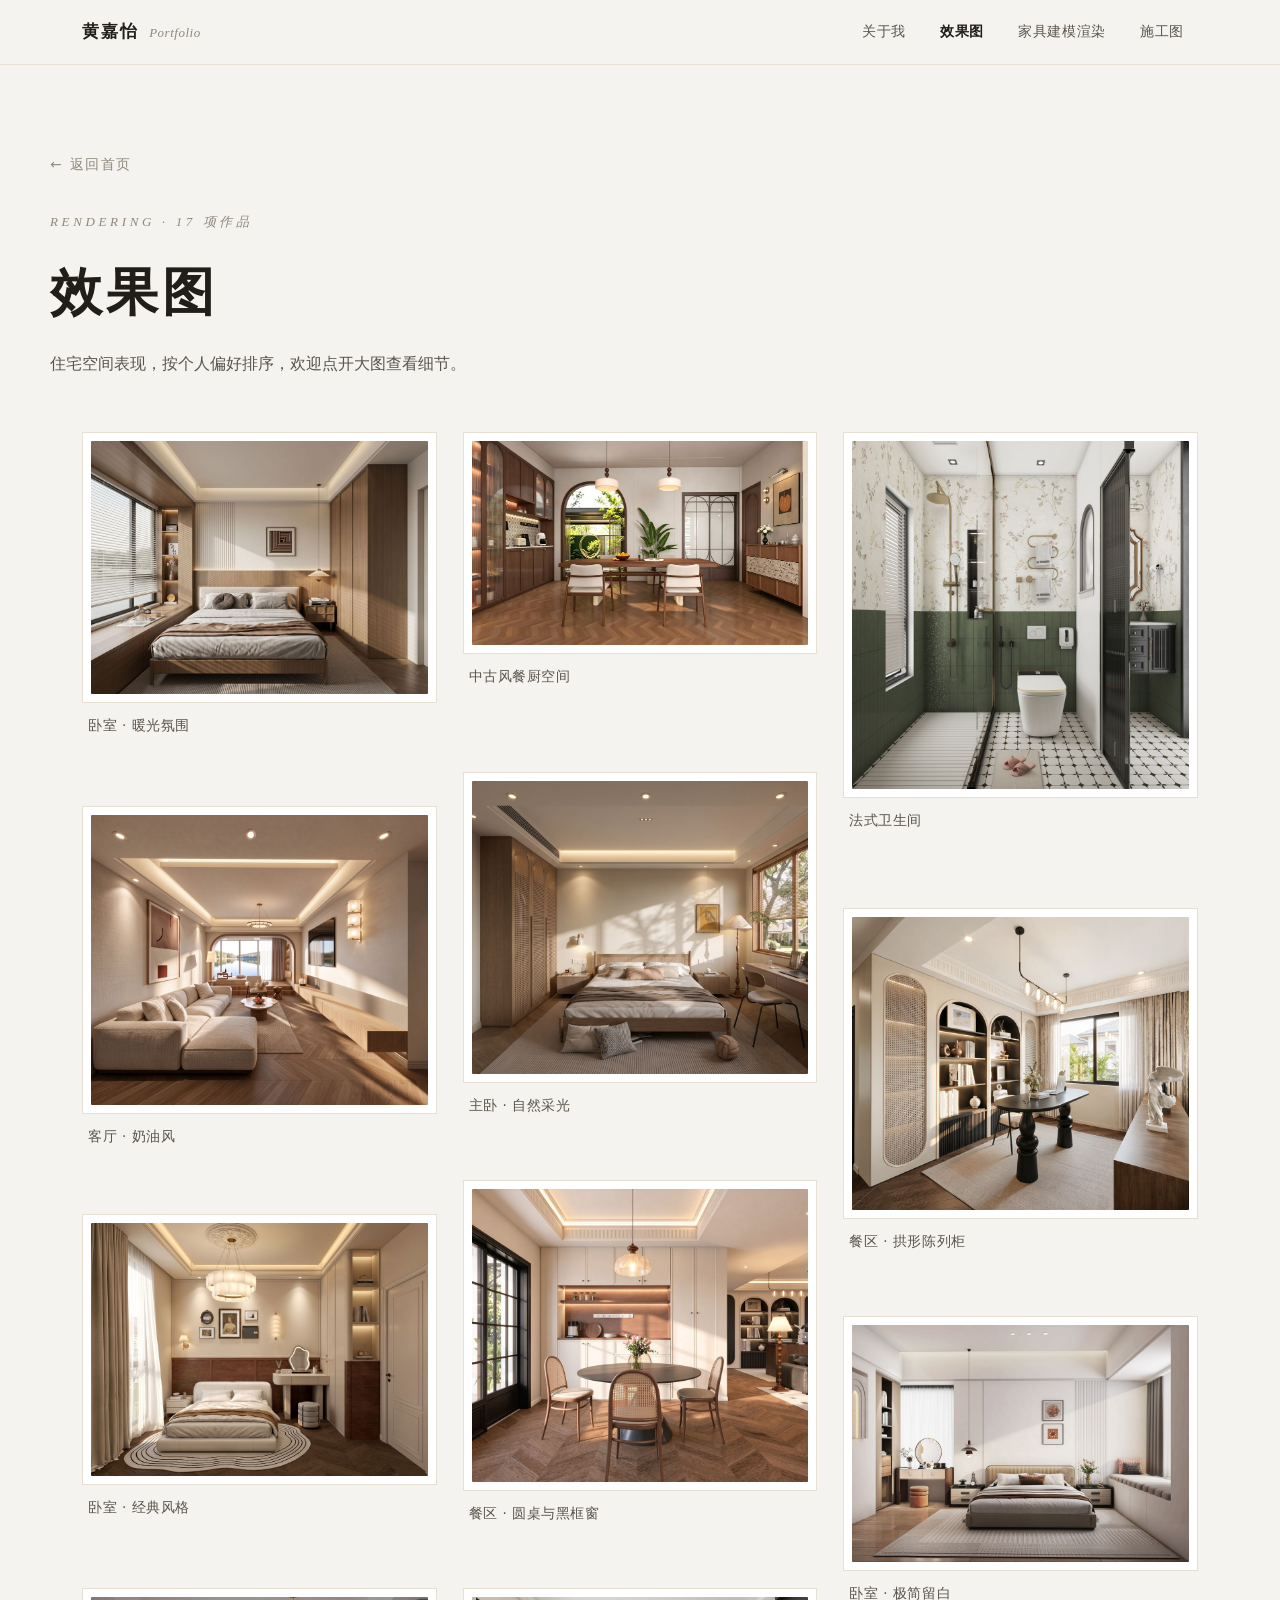
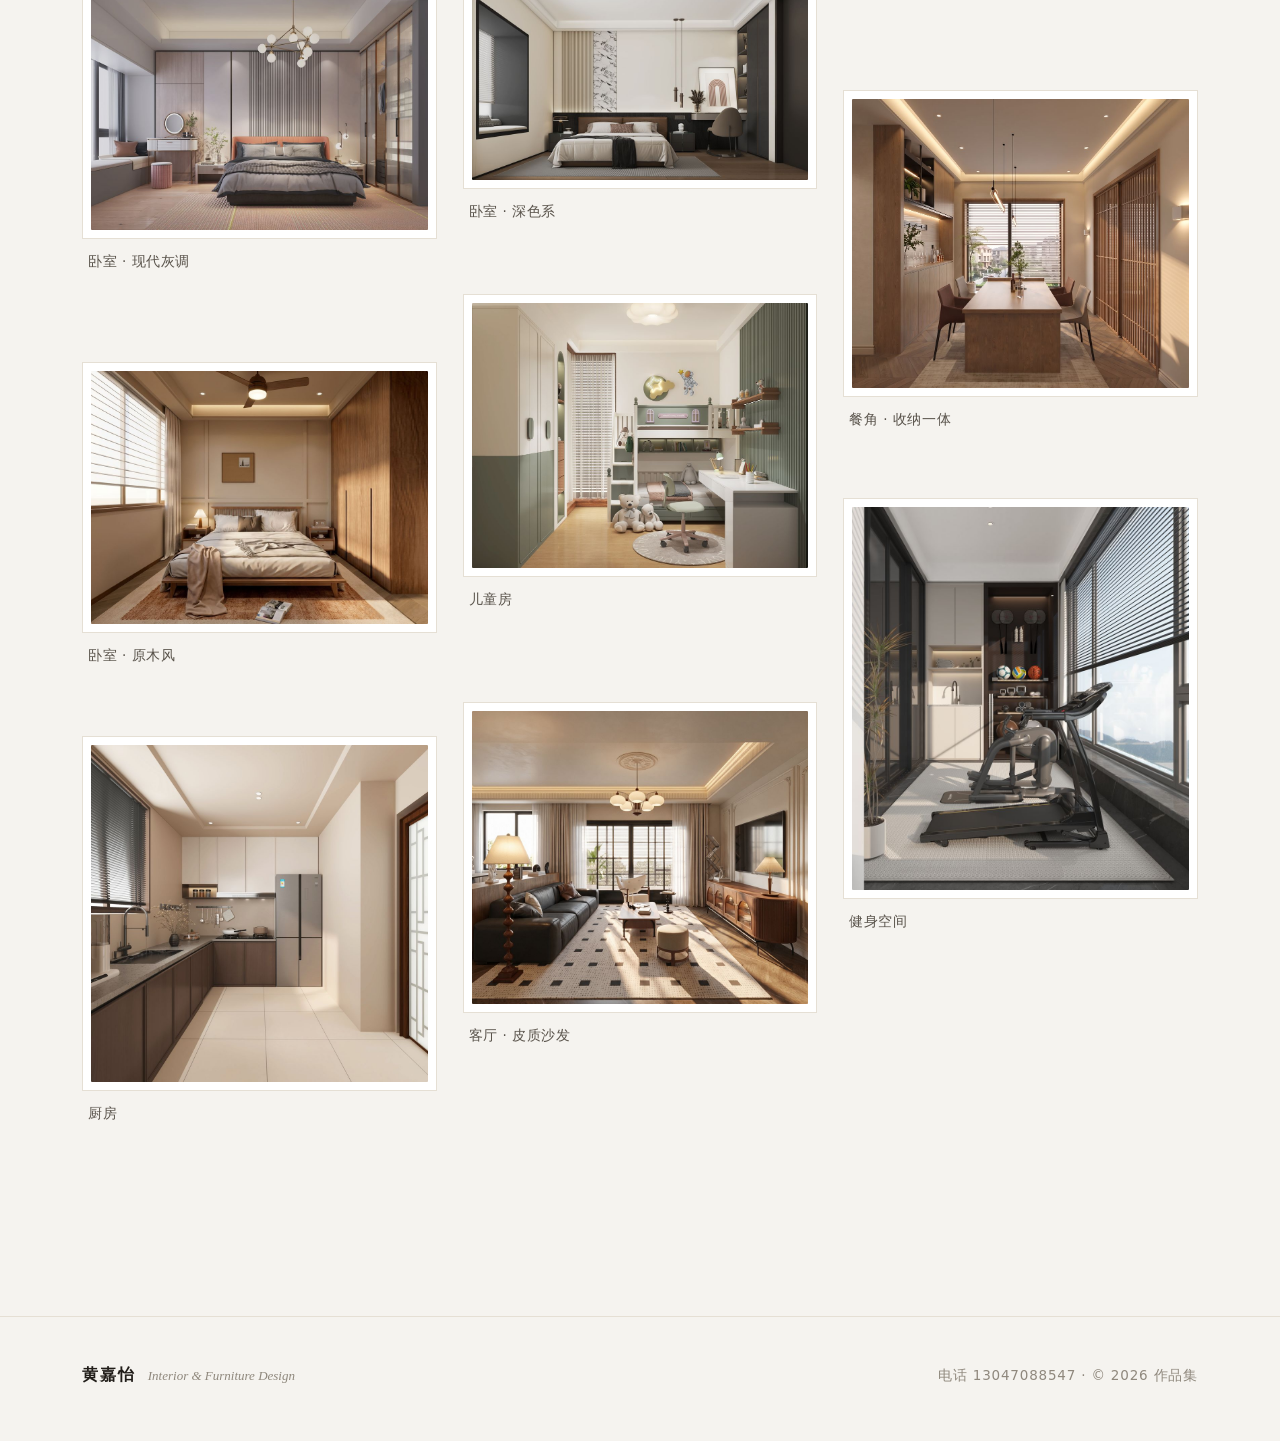
==== renders.html @ 71e50a3b "作品集站点：首页 + 效果图/家具建模/施工图三个模块" ====
<!DOCTYPE html>
<html lang="zh-CN">
<head>
<meta charset="UTF-8">
<meta name="viewport" content="width=device-width, initial-scale=1.0">
<title>效果图 · 黄嘉怡作品集</title>
<meta name="description" content="住宅空间效果图 — 客厅、卧室、餐厨、卫生间空间表现">
<link rel="icon" href="data:image/svg+xml,%3Csvg xmlns='http://www.w3.org/2000/svg' viewBox='0 0 64 64'%3E%3Crect width='64' height='64' rx='14' fill='%23211d19'/%3E%3Ctext x='32' y='44' font-size='34' text-anchor='middle' fill='%23f5f3ef' font-family='serif'%3E黄%3C/text%3E%3C/svg%3E">
<link rel="stylesheet" href="assets/css/style.css">
</head>
<body data-page="renders">

<header class="nav">
  <div class="nav-inner">
    <a class="nav-logo" href="index.html">黄嘉怡<em>Portfolio</em></a>
    <nav class="nav-links" aria-label="主导航"></nav>
  </div>
</header>

<main>
  <section class="wrap page-head">
    <a class="back" href="index.html">返回首页</a>
    <p class="eyebrow"><span id="page-en"></span> · <span id="page-count"></span></p>
    <h1 id="page-title"></h1>
    <p class="sub" id="page-sub"></p>
  </section>
  <section class="wrap masonry" id="gallery" aria-label="作品列表"></section>
</main>

<footer class="footer">
  <div class="wrap footer-inner" id="footer-inner"></div>
</footer>

<div class="lightbox" id="lightbox" role="dialog" aria-modal="true" aria-label="大图预览">
  <div class="lb-bar">
    <span class="lb-count" id="lb-count"></span>
    <button class="lb-close" type="button" aria-label="关闭预览">✕</button>
  </div>
  <div class="lb-stage"><img id="lb-img" alt=""></div>
  <button class="lb-arrow lb-prev" type="button" aria-label="上一张">‹</button>
  <button class="lb-arrow lb-next" type="button" aria-label="下一张">›</button>
  <div class="lb-caption" id="lb-caption"></div>
</div>

<script src="assets/js/data.js"></script>
<script src="assets/js/main.js"></script>
</body>
</html>
---- assets/css/style.css ----
/* ============================================================
   黄嘉怡 · 作品集  —— 设计系统
   暖白纸感底色 + 深墨文字 + 赭木点缀，衬线英文眉题混排中文黑体
   ============================================================ */
:root {
  --bg: #f5f3ef;
  --surface: #ffffff;
  --ink: #211d19;
  --ink-2: #5a544c;
  --muted: #8f887d;
  --line: #e5dfd4;
  --accent: #96603a;
  --serif: Georgia, "Times New Roman", "Songti SC", serif;
  --sans: "PingFang SC", "Microsoft YaHei", "Segoe UI", system-ui, sans-serif;
  --wrap: 1180px;
  --ease: cubic-bezier(.22, .61, .36, 1);
}

* { margin: 0; padding: 0; box-sizing: border-box; }
html { scroll-behavior: smooth; -webkit-text-size-adjust: 100%; }
body {
  font-family: var(--sans);
  background: var(--bg);
  color: var(--ink);
  font-size: 16px;
  line-height: 1.75;
  -webkit-font-smoothing: antialiased;
}
::selection { background: #96603a; color: #fff; }
img { display: block; max-width: 100%; height: auto; }
a { color: inherit; text-decoration: none; }
ul { list-style: none; }
button { font: inherit; background: none; border: 0; cursor: pointer; color: inherit; }

:focus-visible { outline: 2px solid var(--accent); outline-offset: 3px; border-radius: 2px; }

.wrap { max-width: var(--wrap); margin: 0 auto; padding: 0 32px; }

/* 网格/弹性项默认 min-width:auto，会被图片固有宽度撑破轨道，统一归零 */
.hero-text, .hero-photo, .m-card, .ph, .f-head { min-width: 0; }

/* ---------- 顶部导航 ---------- */
.nav {
  position: fixed; inset: 0 0 auto 0; z-index: 50;
  background: rgba(245, 243, 239, .82);
  backdrop-filter: blur(14px); -webkit-backdrop-filter: blur(14px);
  border-bottom: 1px solid var(--line);
}
.nav-inner {
  max-width: var(--wrap); margin: 0 auto; padding: 0 32px;
  height: 64px; display: flex; align-items: center; justify-content: space-between; gap: 16px;
}
.nav-logo { font-size: 17px; letter-spacing: .12em; font-weight: 600; }
.nav-logo em { font-family: var(--serif); font-style: italic; font-weight: 400; color: var(--muted); margin-left: 10px; font-size: 13px; letter-spacing: .04em; }
.nav-links { display: flex; gap: 6px; flex-wrap: wrap; }
.nav-links a {
  font-size: 13.5px; color: var(--ink-2); padding: 6px 14px; border-radius: 99px;
  letter-spacing: .05em; transition: color .25s, background .25s;
}
.nav-links a:hover { color: var(--ink); background: rgba(0, 0, 0, .05); }
.nav-links a[aria-current="page"] { color: var(--ink); font-weight: 600; }

/* ---------- 眉题 / 标题 ---------- */
.eyebrow {
  font-family: var(--serif); font-style: italic; font-size: 13px;
  letter-spacing: .28em; color: var(--muted); text-transform: uppercase;
}
.sec-head { display: flex; align-items: baseline; gap: 20px; margin-bottom: 44px; }
.sec-head h2 { font-size: clamp(26px, 3.4vw, 36px); font-weight: 600; letter-spacing: .04em; }
.sec-head .en { font-family: var(--serif); font-style: italic; font-size: 14px; color: var(--muted); letter-spacing: .2em; }
.sec-head .rule { flex: 1; height: 1px; background: var(--line); }

/* ---------- 首页 Hero ---------- */
.hero { padding: 168px 0 110px; display: grid; grid-template-columns: 1.15fr .85fr; gap: 72px; align-items: center; }
.hero h1 {
  font-size: clamp(52px, 7.5vw, 84px); font-weight: 600; letter-spacing: .1em;
  line-height: 1.12; margin: 18px 0 10px;
}
.hero .role { font-size: 19px; color: var(--accent); letter-spacing: .14em; margin-bottom: 22px; }
.hero .bio { color: var(--ink-2); max-width: 34em; margin-bottom: 30px; }
.skills { display: flex; flex-wrap: wrap; gap: 8px; margin-bottom: 34px; }
.skills li {
  font-size: 12.5px; letter-spacing: .06em; color: var(--ink-2);
  border: 1px solid var(--line); background: var(--surface);
  padding: 5px 14px; border-radius: 99px;
}
.hero-meta { display: flex; flex-direction: column; gap: 6px; font-size: 14.5px; color: var(--ink-2); margin-bottom: 38px; }
.hero-meta b { font-weight: 600; color: var(--ink); letter-spacing: .04em; }
.hero-actions { display: flex; gap: 14px; flex-wrap: wrap; }
.btn {
  display: inline-flex; align-items: center; gap: 10px;
  padding: 13px 30px; font-size: 14.5px; letter-spacing: .12em; border-radius: 99px;
  border: 1px solid var(--ink); transition: all .3s var(--ease);
}
.btn-solid { background: var(--ink); color: #fff; }
.btn-solid:hover { background: var(--accent); border-color: var(--accent); transform: translateY(-2px); }
.btn-ghost { color: var(--ink); }
.btn-ghost:hover { background: rgba(0, 0, 0, .05); transform: translateY(-2px); }

.hero-photo { position: relative; justify-self: end; width: min(408px, 100%); }
.hero-photo .mat {
  background: var(--surface); padding: 14px; border: 1px solid var(--line);
  box-shadow: 0 24px 60px -30px rgba(33, 29, 25, .35); position: relative;
}
.hero-photo .mat::after {
  content: ""; position: absolute; inset: -14px 14px 14px -14px; z-index: -1;
  border: 1px solid var(--line);
}
.hero-photo img { width: 100%; aspect-ratio: 4 / 5; object-fit: cover; }
.hero-photo figcaption {
  margin-top: 14px; text-align: right; font-family: var(--serif); font-style: italic;
  font-size: 13px; color: var(--muted); letter-spacing: .1em;
}

/* ---------- 模块卡片 ---------- */
.modules { padding: 0 0 130px; }
.module-grid { display: grid; grid-template-columns: repeat(3, 1fr); gap: 28px; }
.m-card {
  display: block; background: var(--surface); border: 1px solid var(--line);
  padding: 14px 14px 22px; transition: transform .35s var(--ease), box-shadow .35s var(--ease);
}
.m-card:hover { transform: translateY(-6px); box-shadow: 0 30px 60px -35px rgba(33, 29, 25, .4); }
.m-card .cover { overflow: hidden; aspect-ratio: 4 / 3; background: #eceae4; }
.m-card .cover img { width: 100%; height: 100%; object-fit: cover; transition: transform .8s var(--ease); }
.m-card:hover .cover img { transform: scale(1.045); }
.m-card .row { display: flex; align-items: baseline; gap: 12px; margin: 20px 6px 4px; }
.m-card .no { font-family: var(--serif); font-style: italic; font-size: 15px; color: var(--accent); }
.m-card h3 { font-size: 20px; font-weight: 600; letter-spacing: .08em; }
.m-card .en { margin-left: auto; font-family: var(--serif); font-style: italic; font-size: 12px; color: var(--muted); letter-spacing: .18em; }
.m-card p { font-size: 13.5px; color: var(--muted); margin: 2px 6px 0; }
.m-card .go {
  display: inline-flex; align-items: center; gap: 8px; margin: 16px 6px 0;
  font-size: 13px; letter-spacing: .14em; color: var(--ink-2); transition: color .3s;
}
.m-card .go::after { content: "→"; transition: transform .3s var(--ease); }
.m-card:hover .go { color: var(--accent); }
.m-card:hover .go::after { transform: translateX(5px); }

/* ---------- 内页头部 ---------- */
.page-head { padding: 150px 0 54px; }
.back { display: inline-flex; align-items: center; gap: 8px; font-size: 13.5px; color: var(--muted); letter-spacing: .08em; margin-bottom: 34px; transition: color .25s; }
.back:hover { color: var(--ink); }
.back::before { content: "←"; }
.page-head h1 { font-size: clamp(34px, 4.6vw, 52px); font-weight: 600; letter-spacing: .08em; margin: 14px 0 12px; }
.page-head .sub { color: var(--ink-2); max-width: 42em; }
.count-tag { font-family: var(--serif); font-style: italic; color: var(--muted); font-size: 14px; letter-spacing: .1em; }

/* ---------- 瀑布流（网格跨度实现，保持行优先阅读顺序） ---------- */
.masonry { display: grid; grid-template-columns: repeat(3, 1fr); gap: 26px; grid-auto-rows: 8px; align-items: start; padding-bottom: 130px; }
.masonry.cols-2 { grid-template-columns: repeat(2, 1fr); }
.ph { margin: 0; cursor: zoom-in; background: none; width: 100%; text-align: left; display: block; }
.ph .frame { background: var(--surface); border: 1px solid var(--line); padding: 8px; transition: transform .35s var(--ease), box-shadow .35s var(--ease); }
.ph:hover .frame { transform: translateY(-4px); box-shadow: 0 26px 50px -30px rgba(33, 29, 25, .38); }
.ph img { width: 100%; border-radius: 1px; }
.ph figcaption { display: flex; justify-content: space-between; align-items: baseline; gap: 12px; padding: 11px 6px 2px; }
.ph .cap { font-size: 13.5px; color: var(--ink-2); letter-spacing: .04em; }
.ph .stage {
  font-size: 11px; color: var(--accent); letter-spacing: .12em; white-space: nowrap;
  border: 1px solid currentColor; border-radius: 99px; padding: 1px 10px; flex-shrink: 0;
}

/* ---------- 家具分组 ---------- */
.f-group { padding: 26px 0 10px; }
.f-group + .f-group { margin-top: 40px; }
.f-head { display: flex; align-items: baseline; gap: 18px; margin-bottom: 30px; }
.f-head .no { font-family: var(--serif); font-style: italic; font-size: 22px; color: var(--accent); }
.f-head h2 { font-size: 24px; font-weight: 600; letter-spacing: .1em; }
.f-head .sub { font-size: 13.5px; color: var(--muted); letter-spacing: .06em; }
.f-head .rule { flex: 1; height: 1px; background: var(--line); }

/* ---------- 施工图 ---------- */
.dwg-grid { display: grid; grid-template-columns: 1fr 1fr; gap: 34px; padding-bottom: 60px; }
.dwg-grid .ph { cursor: zoom-in; }
.dwg-foot { padding: 0 0 130px; color: var(--muted); font-size: 14px; }

/* ---------- 灯箱 ---------- */
.lightbox {
  position: fixed; inset: 0; z-index: 100; display: none;
  background: rgba(20, 17, 14, .95);
}
.lightbox.open { display: flex; flex-direction: column; }
.lb-stage { flex: 1; display: flex; align-items: center; justify-content: center; padding: 64px 84px; min-height: 0; }
.lb-stage img { max-width: 100%; max-height: 100%; width: auto; height: auto; box-shadow: 0 30px 80px rgba(0, 0, 0, .5); }
.lb-bar {
  position: absolute; inset: 0 0 auto 0; display: flex; align-items: center;
  justify-content: space-between; padding: 18px 28px; color: rgba(255, 255, 255, .75);
}
.lb-count { font-family: var(--serif); font-style: italic; font-size: 14px; letter-spacing: .18em; }
.lb-close {
  width: 44px; height: 44px; display: grid; place-items: center; border-radius: 50%;
  color: #fff; font-size: 22px; transition: background .25s;
}
.lb-close:hover { background: rgba(255, 255, 255, .14); }
.lb-arrow {
  position: absolute; top: 50%; transform: translateY(-50%);
  width: 52px; height: 52px; display: grid; place-items: center; border-radius: 50%;
  color: rgba(255, 255, 255, .8); font-size: 26px; transition: background .25s, color .25s;
}
.lb-arrow:hover { background: rgba(255, 255, 255, .14); color: #fff; }
.lb-prev { left: 18px; } .lb-next { right: 18px; }
.lb-caption {
  position: absolute; inset: auto 0 0 0; text-align: center; padding: 20px 90px 26px;
  color: rgba(255, 255, 255, .85); font-size: 14px; letter-spacing: .08em;
}
.lb-caption a {
  display: inline-block; margin-left: 16px; color: #d9b28f; text-decoration: underline;
  text-underline-offset: 4px; font-size: 13px;
}
.lb-caption a:hover { color: #fff; }
body.lb-lock { overflow: hidden; }

/* ---------- 页脚 ---------- */
.footer { border-top: 1px solid var(--line); padding: 44px 0 52px; }
.footer-inner { display: flex; justify-content: space-between; align-items: baseline; gap: 20px; flex-wrap: wrap; }
.footer .name { font-weight: 600; letter-spacing: .12em; }
.footer .en { font-family: var(--serif); font-style: italic; color: var(--muted); margin-left: 12px; font-size: 13px; }
.footer .meta { font-size: 13.5px; color: var(--muted); letter-spacing: .06em; }

/* ---------- 入场动画 ---------- */
.reveal { opacity: 0; transform: translateY(26px); transition: opacity .8s var(--ease), transform .8s var(--ease); }
.reveal.in { opacity: 1; transform: none; }
@media (prefers-reduced-motion: reduce) {
  .reveal { opacity: 1; transform: none; transition: none; }
  html { scroll-behavior: auto; }
}

/* ---------- 响应式 ---------- */
@media (max-width: 1020px) {
  .hero { grid-template-columns: 1fr; gap: 56px; padding-top: 140px; }
  .hero-photo { justify-self: start; }
  .masonry { columns: 2; }
  .module-grid { grid-template-columns: 1fr 1fr; }
}
@media (max-width: 680px) {
  .wrap { padding: 0 20px; }
  .nav-inner { padding: 0 20px; }
  .nav-logo em { display: none; }
  .nav-links a { padding: 6px 9px; font-size: 12.5px; }
  .eyebrow { letter-spacing: .16em; font-size: 12px; }
  .hero { padding-top: 120px; padding-bottom: 80px; gap: 44px; }
  .masonry, .masonry.cols-2 { grid-template-columns: 1fr; }
  .module-grid { grid-template-columns: 1fr; }
  .dwg-grid { grid-template-columns: 1fr; }
  .lb-stage { padding: 72px 12px 66px; }
  .lb-arrow { width: 42px; height: 42px; top: auto; bottom: 10px; transform: none; }
  .lb-prev { left: calc(50% - 54px); } .lb-next { right: calc(50% - 54px); }
  .lb-caption { padding: 12px 16px 64px; }
}
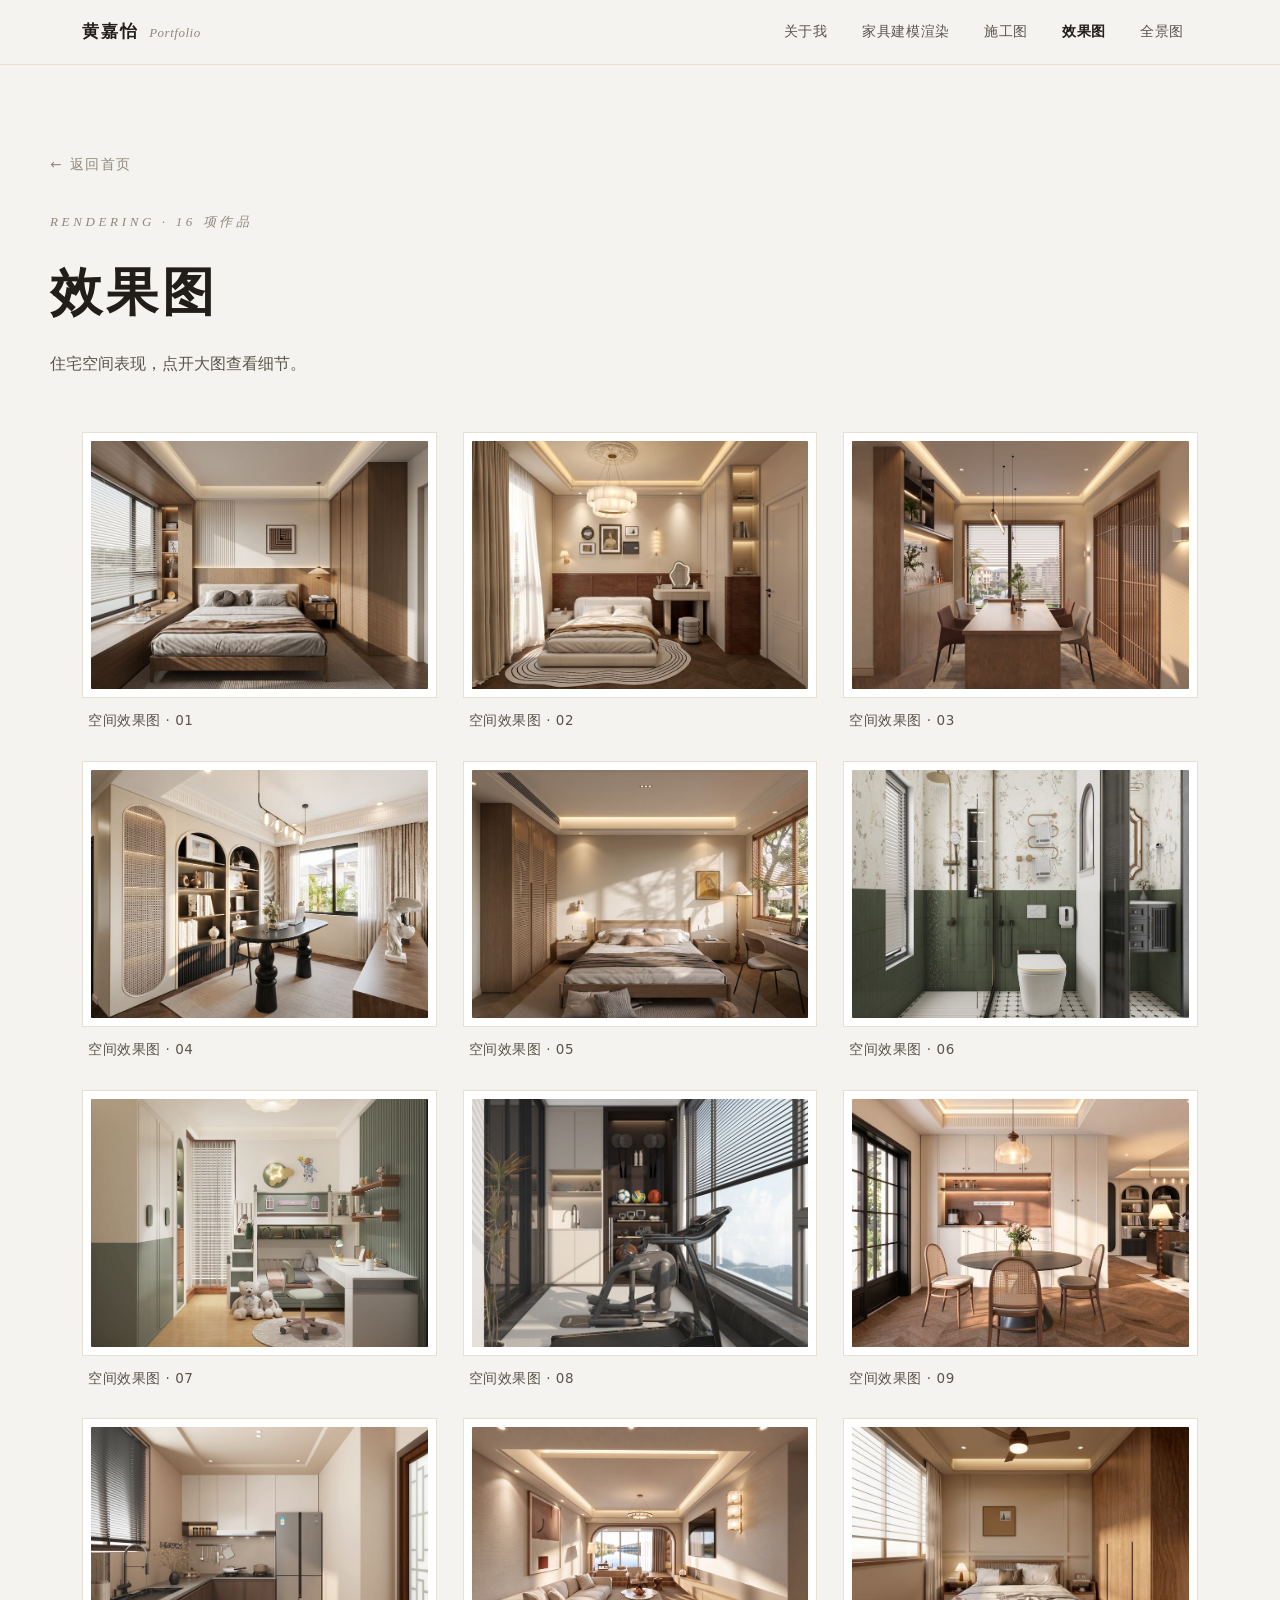
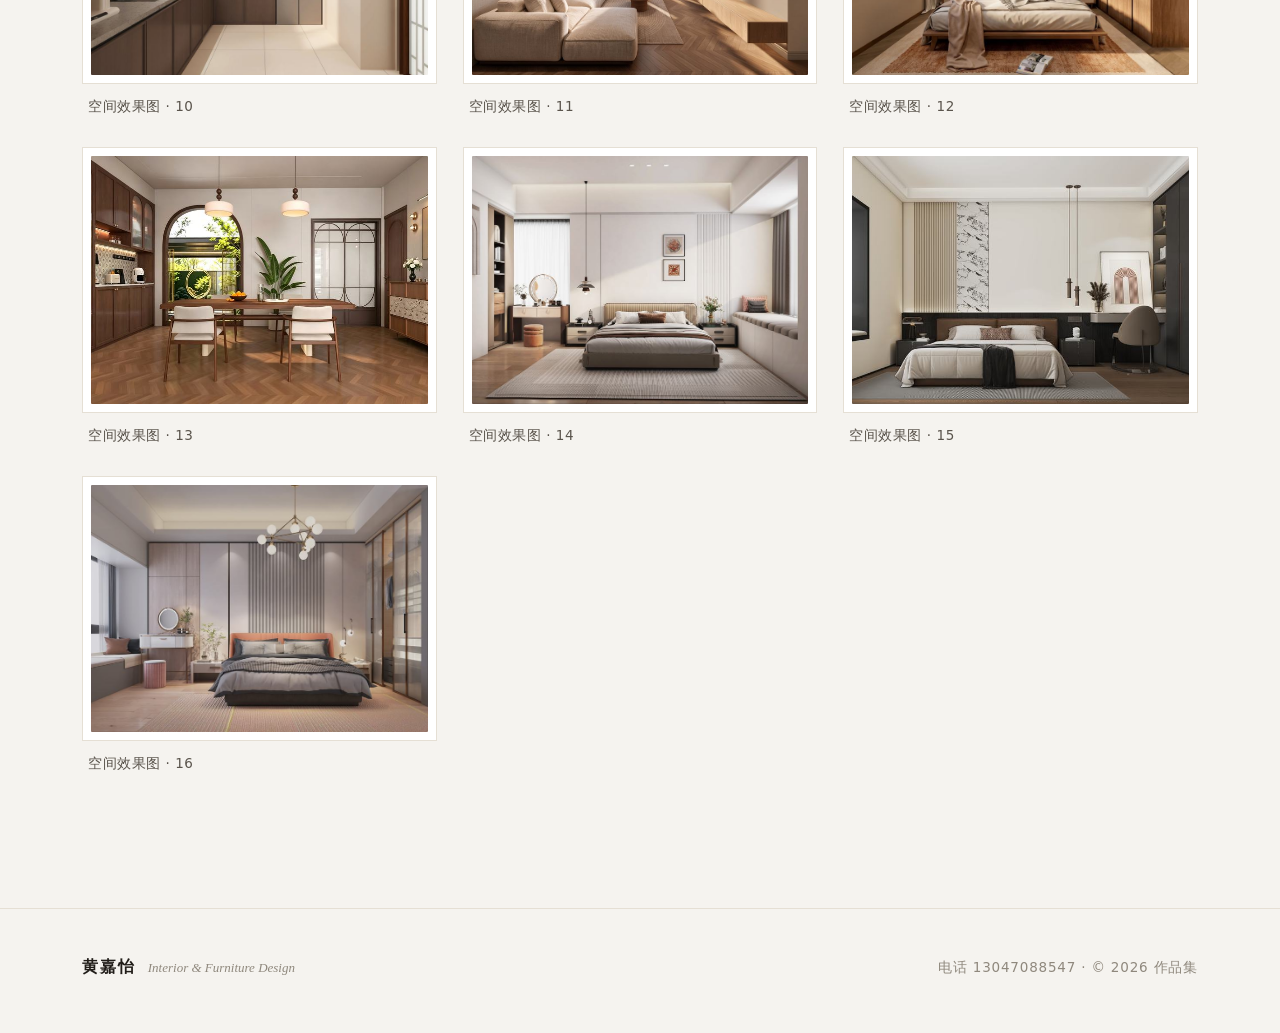
==== commit 9a628da2: "UI 优化：手机导航横滑/首页模块2x2/效果图统一4:3对齐网格/施工图封面横向/文案与分组名更新/全景卡去序号" ====
--- a/renders.html
+++ b/renders.html
@@ -24,7 +24,7 @@
     <h1 id="page-title"></h1>
     <p class="sub" id="page-sub"></p>
   </section>
-  <section class="wrap masonry" id="gallery" aria-label="作品列表"></section>
+  <section class="wrap uniform-grid" id="gallery" aria-label="作品列表"></section>
 </main>
 
 <footer class="footer">
--- a/assets/css/style.css
+++ b/assets/css/style.css
@@ -114,7 +114,7 @@
 
 /* ---------- 模块卡片 ---------- */
 .modules { padding: 0 0 130px; }
-.module-grid { display: grid; grid-template-columns: repeat(3, 1fr); gap: 28px; }
+.module-grid { display: grid; grid-template-columns: repeat(2, 1fr); gap: 30px; max-width: 980px; margin: 0 auto; }
 .m-card {
   display: block; background: var(--surface); border: 1px solid var(--line);
   padding: 14px 14px 22px; transition: transform .35s var(--ease), box-shadow .35s var(--ease);
@@ -233,12 +233,19 @@
 }
 @media (max-width: 680px) {
   .wrap { padding: 0 20px; }
-  .nav-inner { padding: 0 20px; }
+  .nav-inner { padding: 0 16px; gap: 10px; }
+  .nav-logo { white-space: nowrap; font-size: 15px; letter-spacing: .06em; flex-shrink: 0; }
   .nav-logo em { display: none; }
-  .nav-links a { padding: 6px 9px; font-size: 12.5px; }
+  .nav-links {
+    flex-wrap: nowrap; overflow-x: auto; white-space: nowrap;
+    -webkit-overflow-scrolling: touch; scrollbar-width: none; margin-left: auto;
+  }
+  .nav-links::-webkit-scrollbar { display: none; }
+  .nav-links a { padding: 6px 8px; font-size: 12px; flex-shrink: 0; }
   .eyebrow { letter-spacing: .16em; font-size: 12px; }
   .hero { padding-top: 120px; padding-bottom: 80px; gap: 44px; }
   .masonry, .masonry.cols-2 { grid-template-columns: 1fr; }
+  .uniform-grid { grid-template-columns: 1fr; }
   .module-grid { grid-template-columns: 1fr; }
   .dwg-grid { grid-template-columns: 1fr; }
   .lb-stage { padding: 72px 12px 66px; }
@@ -246,3 +253,24 @@
   .lb-prev { left: calc(50% - 54px); } .lb-next { right: calc(50% - 54px); }
   .lb-caption { padding: 12px 16px 64px; }
 }
+
+/* ---------- 效果图统一网格（每行每列严格对齐） ---------- */
+.uniform-grid { display: grid; grid-template-columns: repeat(3, 1fr); gap: 26px; padding-bottom: 130px; }
+.uniform-grid .ph { margin: 0; }
+.uniform-grid .frame { aspect-ratio: 4 / 3; overflow: hidden; }
+.uniform-grid .frame img { width: 100%; height: 100%; object-fit: cover; }
+
+/* ---------- 全景图页 ---------- */
+.pano-list { padding-bottom: 130px; display: grid; gap: 34px; }
+.pano-card { display: block; text-decoration: none; color: inherit; background: var(--surface); border: 1px solid var(--line); border-radius: 4px; overflow: hidden; transition: box-shadow .25s ease, transform .25s ease; }
+.pano-card:hover { box-shadow: 0 24px 60px -30px rgba(33,29,25,.35); transform: translateY(-2px); }
+.pano-cover { position: relative; aspect-ratio: 16 / 9; overflow: hidden; background: #211d19; }
+.pano-cover img { width: 100%; height: 100%; object-fit: cover; display: block; transition: transform .5s ease; }
+.pano-card:hover .pano-cover img { transform: scale(1.03); }
+.pano-play { position: absolute; left: 50%; top: 50%; transform: translate(-50%, -50%); background: rgba(33,29,25,.82); color: #f5f3ef; padding: 12px 22px; border-radius: 999px; font-size: 14px; letter-spacing: .12em; border: 1px solid rgba(245,243,239,.35); backdrop-filter: blur(2px); }
+.pano-card:hover .pano-play { background: var(--accent); border-color: var(--accent); }
+.pano-info { display: flex; align-items: baseline; gap: 16px; padding: 18px 22px 4px; }
+.pano-info .no { font-family: var(--serif); font-style: italic; color: var(--muted); font-size: 14px; }
+.pano-info h3 { margin: 0; font-size: 17px; font-weight: 600; color: var(--ink); }
+.pano-info p { margin: 4px 0 0; font-size: 13px; color: var(--muted); }
+.pano-note { display: block; padding: 10px 22px 20px; font-size: 12.5px; color: var(--muted); }
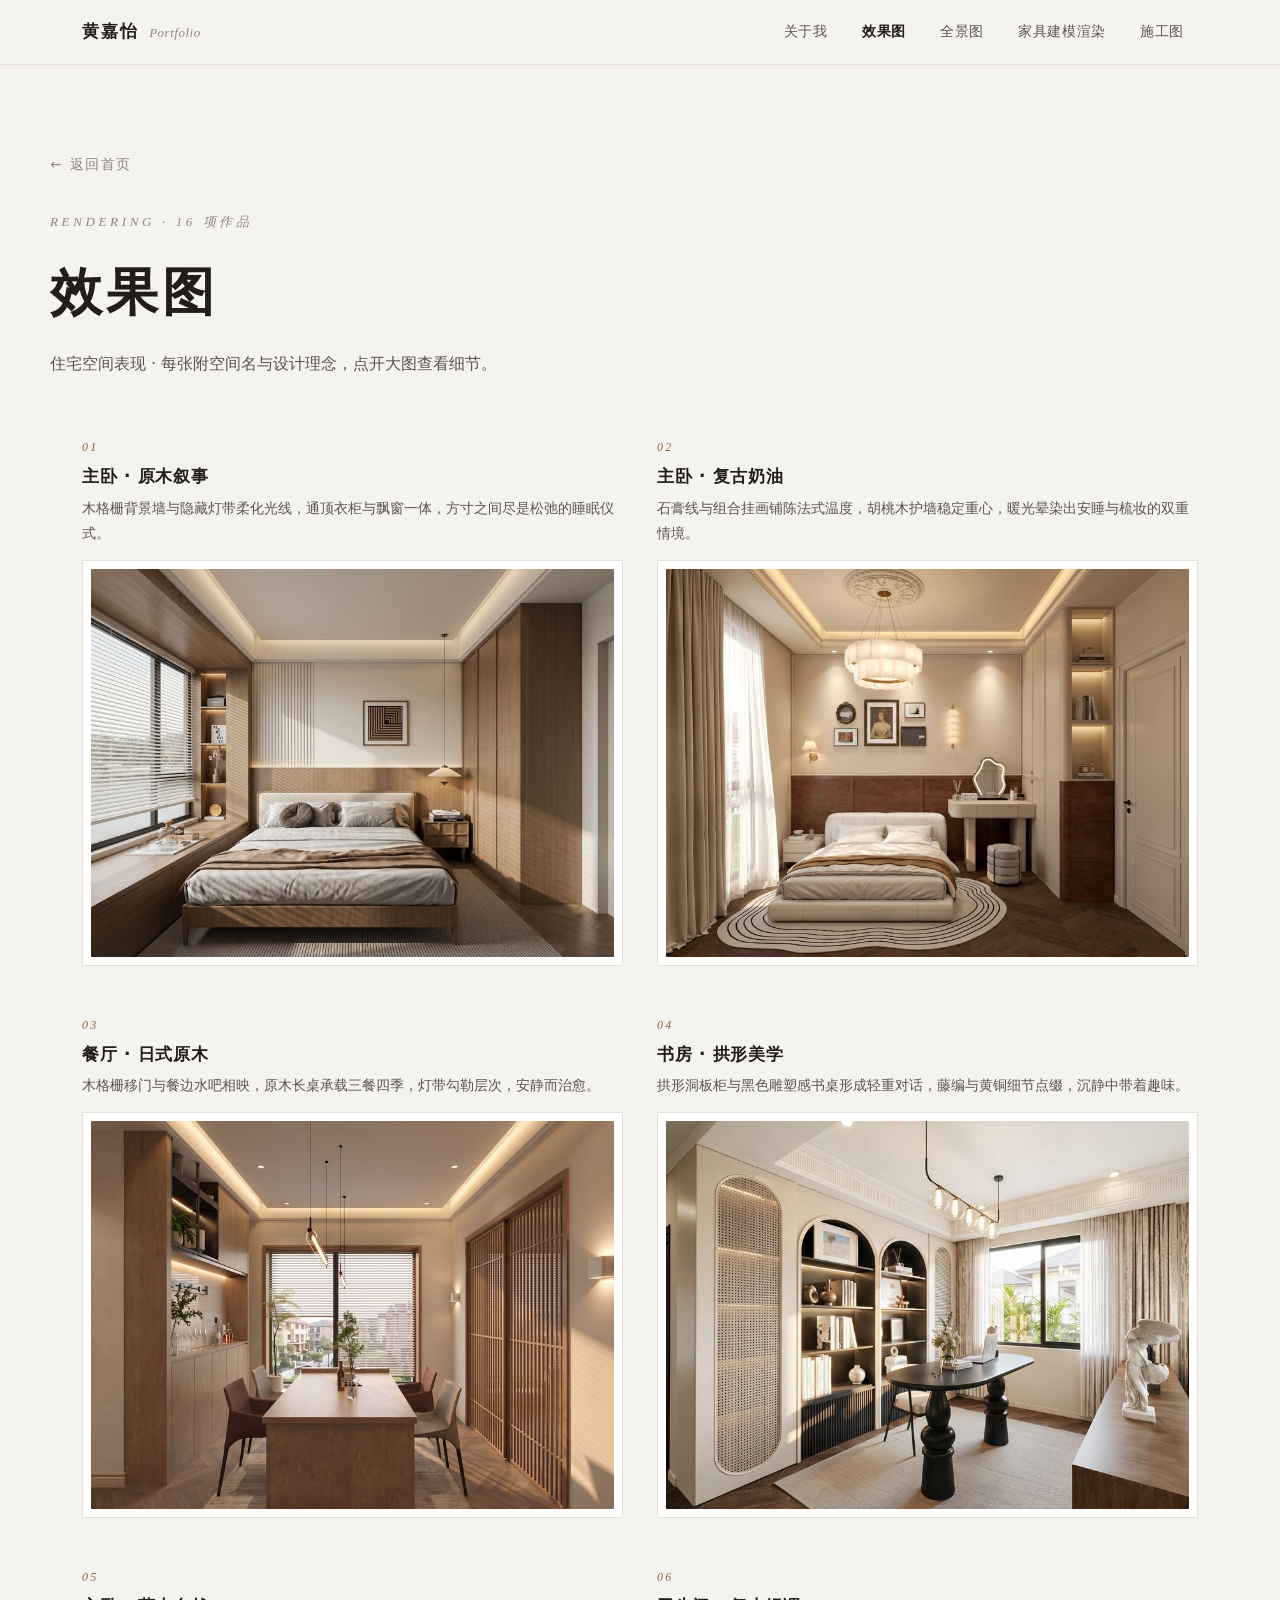
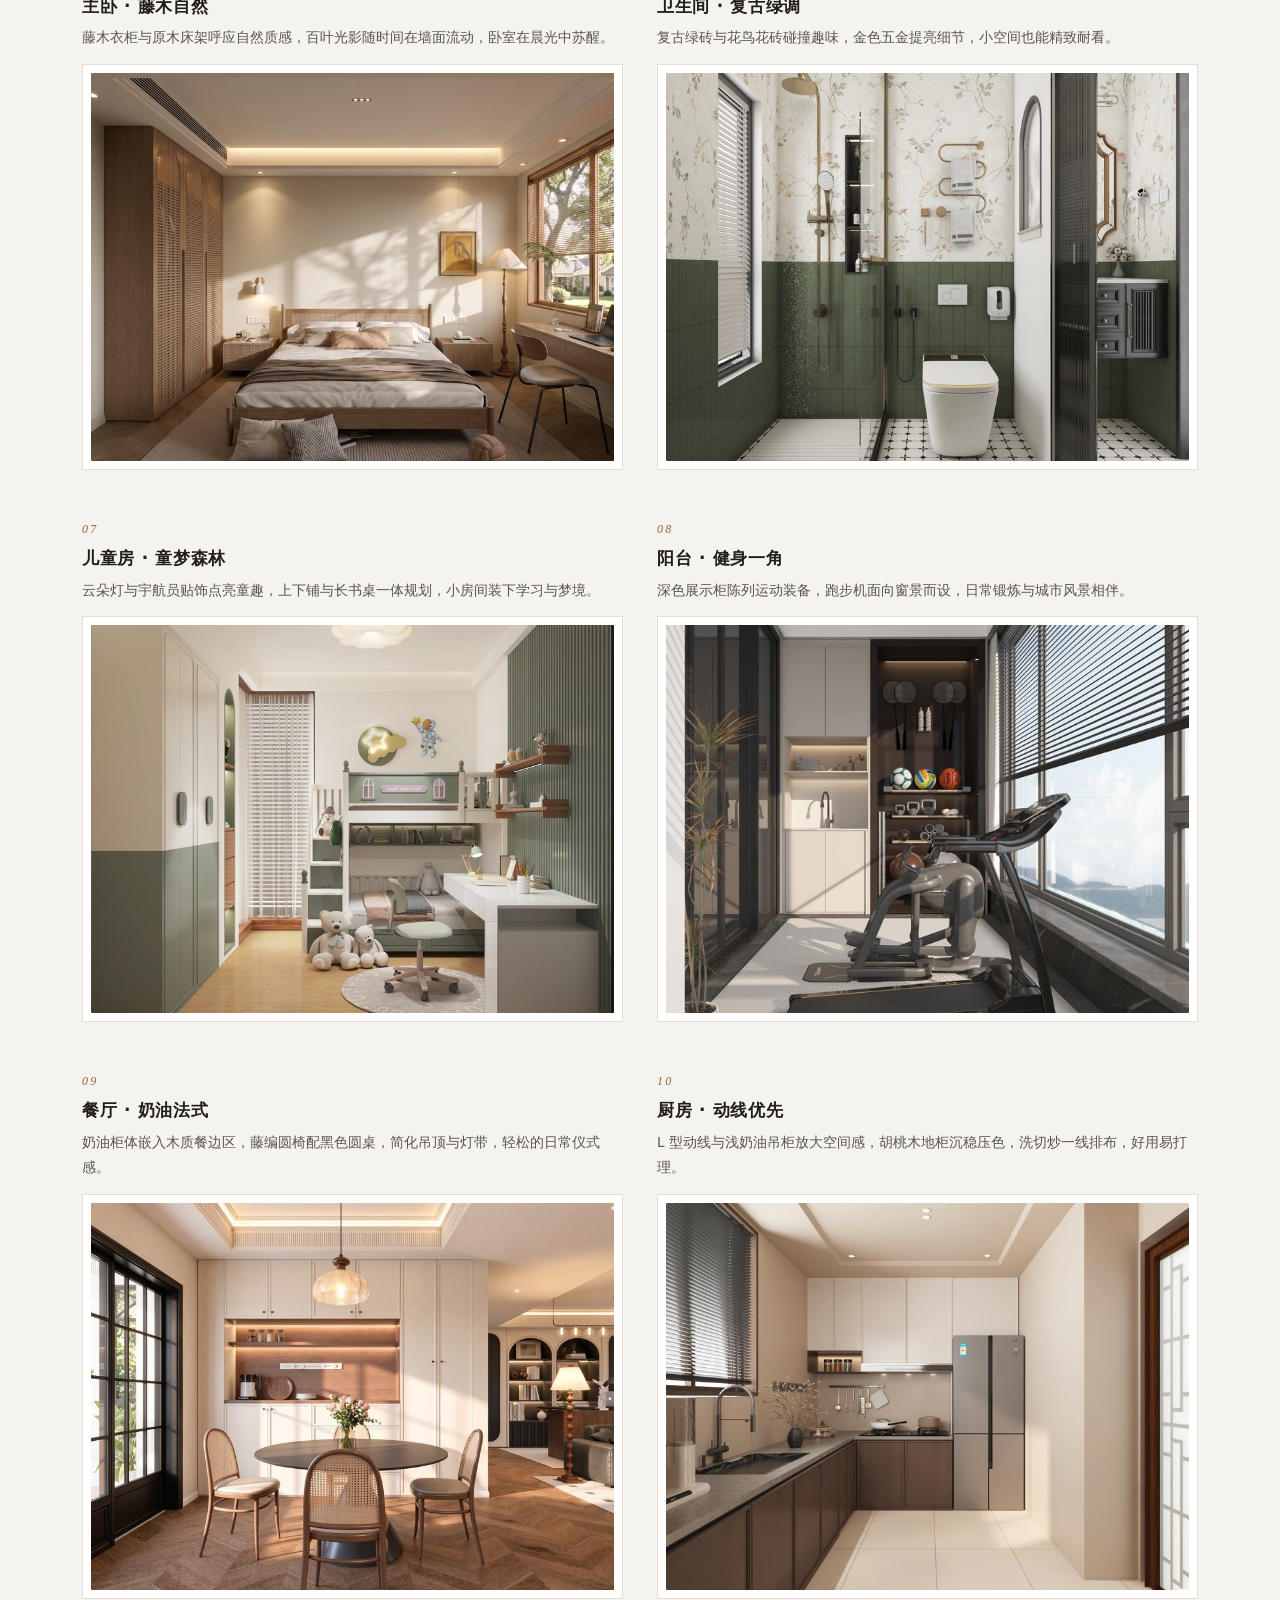
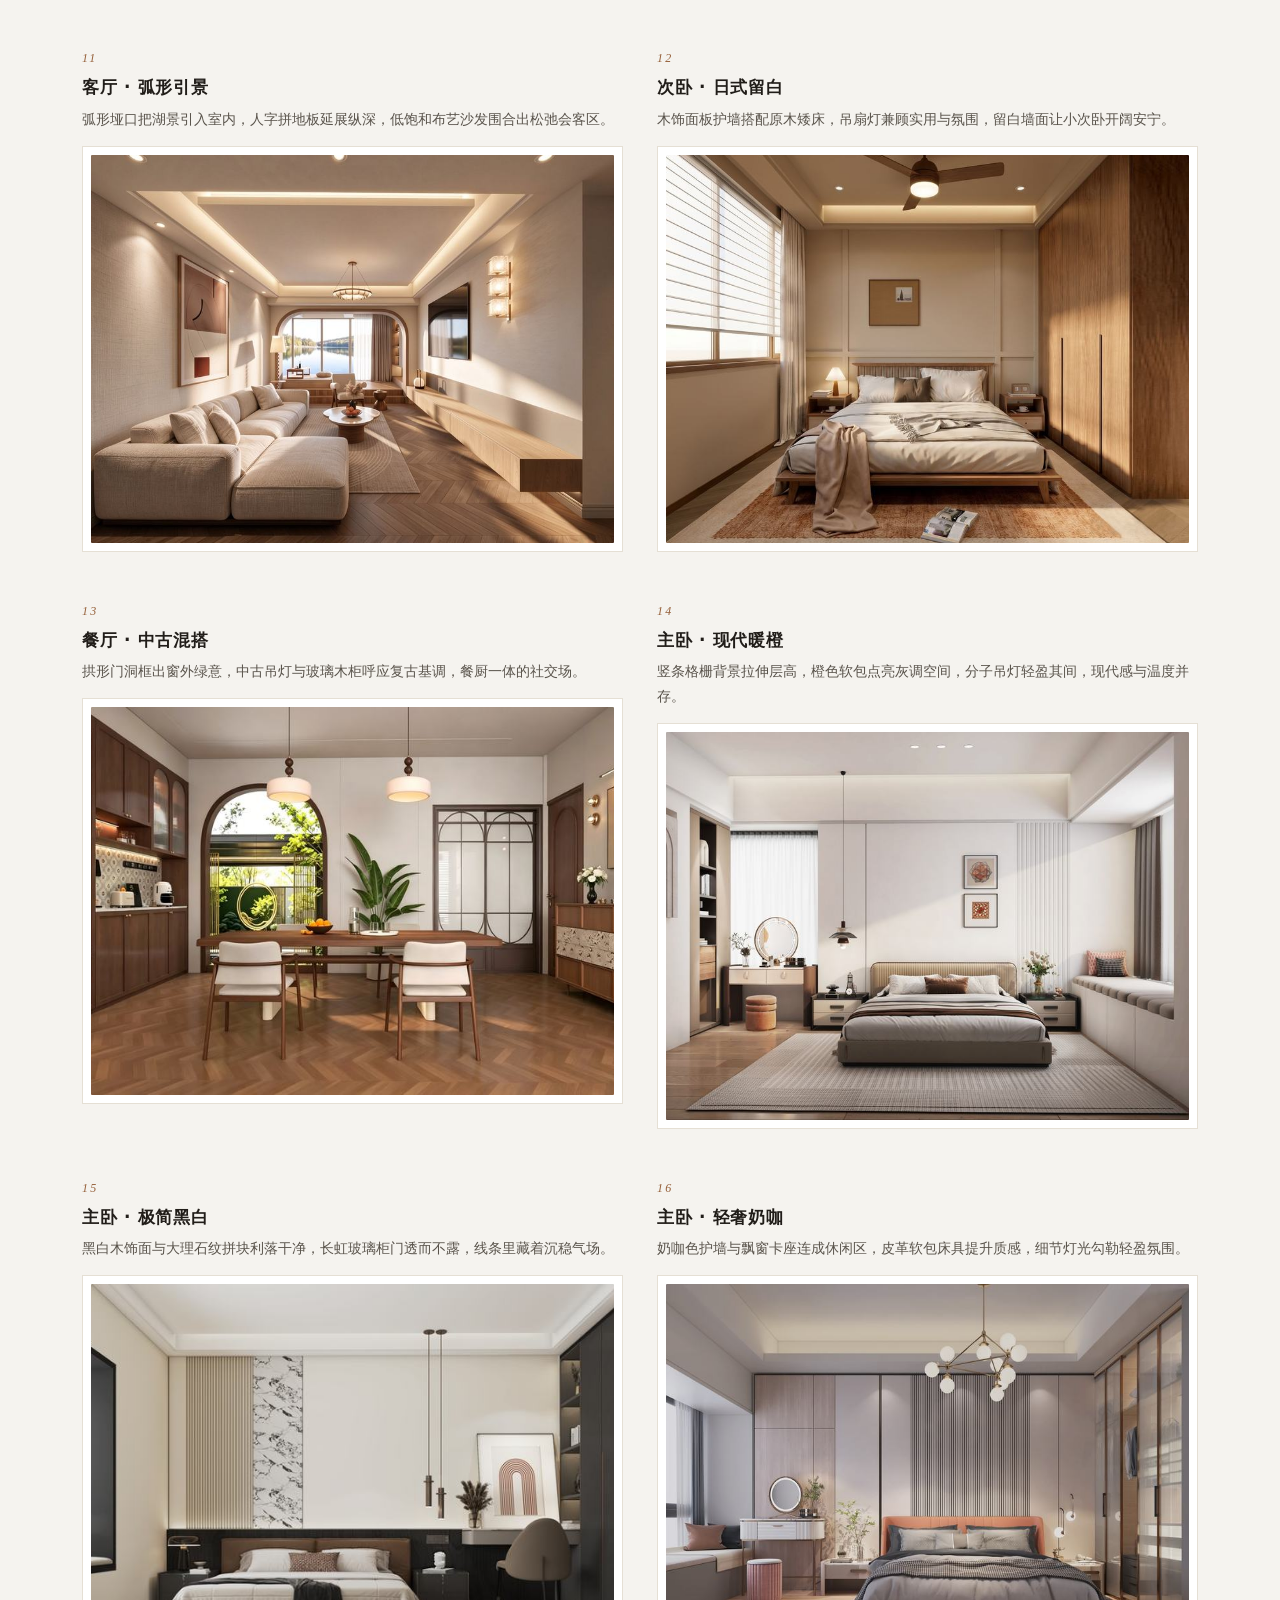
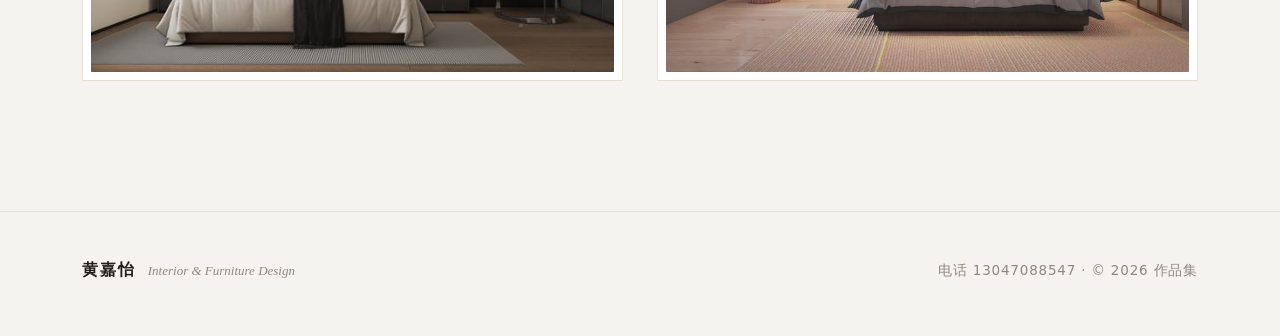
==== commit 97092453: "效果图板块与 PDF 同步：上文下图版式，每张展示空间名与设计理念，灯箱 caption 同步" ====
--- a/renders.html
+++ b/renders.html
@@ -24,7 +24,7 @@
     <h1 id="page-title"></h1>
     <p class="sub" id="page-sub"></p>
   </section>
-  <section class="wrap uniform-grid" id="gallery" aria-label="作品列表"></section>
+  <section class="wrap rb-grid" id="gallery" aria-label="作品列表"></section>
 </main>
 
 <footer class="footer">
--- a/assets/css/style.css
+++ b/assets/css/style.css
@@ -77,12 +77,31 @@
   line-height: 1.12; margin: 18px 0 10px;
 }
 .hero .role { font-size: 19px; color: var(--accent); letter-spacing: .14em; margin-bottom: 22px; }
-.hero .bio { color: var(--ink-2); max-width: 34em; margin-bottom: 30px; }
-.skills { display: flex; flex-wrap: wrap; gap: 8px; margin-bottom: 34px; }
+.hero .bio { color: var(--ink-2); max-width: 34em; }
+.hero .bio-lead { margin-bottom: 14px; font-weight: 500; color: var(--ink); }
+.bio-points { list-style: none; max-width: 34em; margin: 0 0 14px; display: grid; gap: 9px; }
+.bio-points li { display: flex; align-items: flex-start; gap: 10px; font-size: 14.5px; color: var(--ink-2); line-height: 1.75; }
+.bio-points .tick {
+  flex: 0 0 auto; width: 19px; height: 19px; margin-top: 4px;
+  display: inline-flex; align-items: center; justify-content: center;
+  background: var(--accent); color: #fff; font-size: 11.5px; font-weight: 700;
+  border-radius: 6px;
+}
+.bio-points .pt b { color: var(--ink); font-weight: 600; margin-right: 2px; }
+.bio-points .pt b::after { content: "："; }
+.bio .bio-outro { margin-bottom: 0; }
+.skills-row { display: flex; align-items: center; flex-wrap: wrap; gap: 10px 12px; margin: 24px 0 34px; }
+.skills-label {
+  font-size: 13px; font-weight: 700; letter-spacing: .12em; color: var(--ink);
+  padding-right: 12px; border-right: 1px solid var(--line);
+}
+.skills { display: flex; flex-wrap: wrap; gap: 8px; }
 .skills li {
-  font-size: 12.5px; letter-spacing: .06em; color: var(--ink-2);
-  border: 1px solid var(--line); background: var(--surface);
-  padding: 5px 14px; border-radius: 99px;
+  font-size: 13px; font-weight: 600; letter-spacing: .06em; color: var(--accent);
+  border: 1px solid var(--accent); background: var(--surface); /* 老浏览器回退 */
+  border: 1px solid color-mix(in srgb, var(--accent) 45%, transparent);
+  background: color-mix(in srgb, var(--accent) 7%, var(--surface));
+  padding: 6px 16px; border-radius: 99px;
 }
 .hero-meta { display: flex; flex-direction: column; gap: 6px; font-size: 14.5px; color: var(--ink-2); margin-bottom: 38px; }
 .hero-meta b { font-weight: 600; color: var(--ink); letter-spacing: .04em; }
@@ -248,6 +267,8 @@
   .uniform-grid { grid-template-columns: 1fr; }
   .module-grid { grid-template-columns: 1fr; }
   .dwg-grid { grid-template-columns: 1fr; }
+  .rb-grid { grid-template-columns: 1fr; gap: 34px; }
+  .rb-head .cap { font-size: 15.5px; }
   .lb-stage { padding: 72px 12px 66px; }
   .lb-arrow { width: 42px; height: 42px; top: auto; bottom: 10px; transform: none; }
   .lb-prev { left: calc(50% - 54px); } .lb-next { right: calc(50% - 54px); }
@@ -259,6 +280,23 @@
 .uniform-grid .ph { margin: 0; }
 .uniform-grid .frame { aspect-ratio: 4 / 3; overflow: hidden; }
 .uniform-grid .frame img { width: 100%; height: 100%; object-fit: cover; }
+
+/* ---------- 效果图卡片：上文下图（与 PDF 同版式） ---------- */
+.rb-grid { display: grid; grid-template-columns: repeat(2, 1fr); gap: 44px 34px; padding-bottom: 130px; }
+.rb-grid .ph { margin: 0; }
+.rb-grid .frame { aspect-ratio: 4 / 3; overflow: hidden; background: var(--surface); border: 1px solid var(--line); }
+.rb-grid .frame img { width: 100%; height: 100%; object-fit: cover; display: block; transition: transform .5s var(--ease); }
+.rb-grid .ph:hover .frame img { transform: scale(1.02); }
+.rb-head { margin-bottom: 14px; }
+.rb-no {
+  font-family: var(--serif); font-style: italic; font-size: 12px;
+  letter-spacing: .18em; color: var(--accent); display: inline-block; margin-bottom: 6px;
+}
+.rb-head .cap {
+  display: block; font-size: 17px; font-weight: 600; letter-spacing: .04em;
+  color: var(--ink); line-height: 1.5; margin-bottom: 6px;
+}
+.rb-desc { font-size: 13.5px; line-height: 1.85; color: var(--ink-2); }
 
 /* ---------- 全景图页 ---------- */
 .pano-list { padding-bottom: 130px; display: grid; gap: 34px; }
